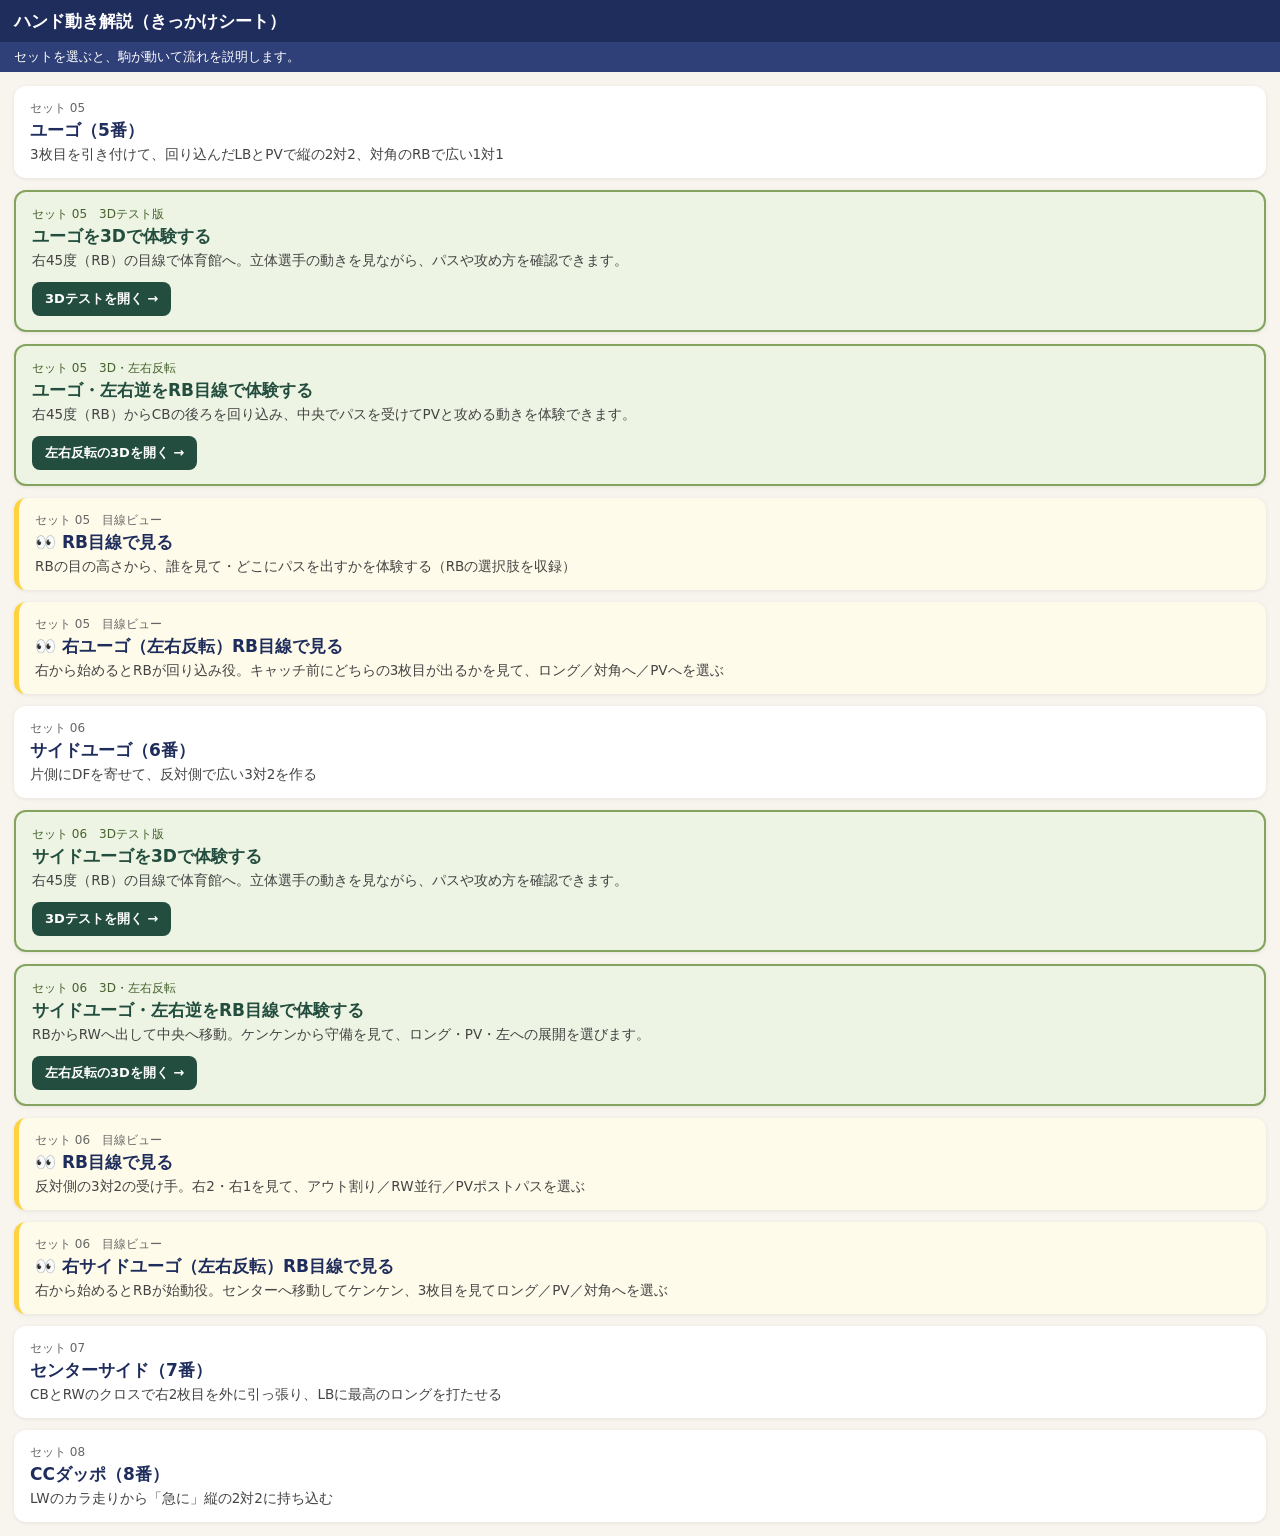
==== index.html @ 354f0e8b "セット6の視点を引き、受球直後に守備判断を選べるよう修正" ====
<!DOCTYPE html>
<html lang="ja">
<head>
<meta charset="utf-8">
<meta name="viewport" content="width=device-width, initial-scale=1">
<title>ハンド動き解説</title>
<link rel="stylesheet" href="css/style.css?v=202609192318">
</head>
<body>
<header class="top"><h1>ハンド動き解説（きっかけシート）</h1></header>
<div class="purpose">セットを選ぶと、駒が動いて流れを説明します。</div>
<div class="list" id="list"></div>
<script src="tactics/index.js?v=202609192318"></script>
<script>
  const list = document.getElementById("list");
  window.TACTIC_LIST.forEach((t) => {
    const a = document.createElement("a"); a.className = "card"; a.href = "tactic.html?id=" + t.id;
    a.innerHTML = `<div class="no">セット ${t.id}</div><h2>${t.title}</h2><p>${t.summary}</p>`;
    list.appendChild(a);
    if (t.trial3d) {
      const trial = document.createElement("a"); trial.className = "card trial3d"; trial.href = t.trial3d;
      trial.innerHTML = `<div class="no">セット ${t.id}　3Dテスト版</div><h2>${t.id === "06" ? "サイドユーゴ" : "ユーゴ"}を3Dで体験する</h2><p>右45度（RB）の目線で体育館へ。立体選手の動きを見ながら、パスや攻め方を確認できます。</p><span class="trial-link">3Dテストを開く →</span>`;
      list.appendChild(trial);
      if (["05", "06"].includes(t.id)) {
        const reverse = document.createElement("a"); reverse.className = "card trial3d"; reverse.href = t.trial3d + (t.trial3d.includes("?") ? "&" : "?") + "mirror=1";
        reverse.innerHTML = `<div class="no">セット ${t.id}　3D・左右反転</div><h2>${t.id === "06" ? "サイドユーゴ" : "ユーゴ"}・左右逆をRB目線で体験する</h2><p>${t.id === "06" ? "RBからRWへ出して中央へ移動。ケンケンから守備を見て、ロング・PV・左への展開を選びます。" : "右45度（RB）からCBの後ろを回り込み、中央でパスを受けてPVと攻める動きを体験できます。"}</p><span class="trial-link">左右反転の3Dを開く →</span>`;
        list.appendChild(reverse);
      }
    }
    // 目線ページがあるセットは、その下に目線リンクを出す
    (t.povCards || []).forEach((c) => {
      const b = document.createElement("a"); b.className = "card pov"; b.href = `pov.html?id=${t.id}&pos=${c.pos}` + (c.mirror ? "&mirror=1" : "");
      b.innerHTML = `<div class="no">セット ${t.id}　目線ビュー</div><h2>${c.title}</h2><p>${c.summary}</p>`;
      list.appendChild(b);
    });
  });
  [["07", "センターサイド（7番）"], ["08", "CCダッポ（8番）"]].forEach(([no, name]) => {
    if (window.TACTIC_LIST.some((t) => t.id === no)) return;
    const d = document.createElement("div"); d.className = "card soon";
    d.innerHTML = `<div class="no">セット ${no}</div><h2>${name}</h2><p>準備中</p>`; list.appendChild(d);
  });
</script>
</body>
</html>
---- css/style.css ----
:root {
  --navy: #1f2d5c;
  --navy-2: #2f3f78;
  --paper: #f7f5ee;
  --ink: #1e1e1e;
  --muted: #666;
  --of: #3b8ee8;
  --df: #ef8a3c;
  --ball: #ffd23f;
  --accent: #d64545;
  --chip: #e8ecf7;
  --chip-on: #1f2d5c;
  --radius: 12px;
}
* { box-sizing: border-box; }
html, body { margin: 0; padding: 0; background: var(--paper); color: var(--ink);
  font-family: -apple-system, "Hiragino Sans", "Hiragino Kaku Gothic ProN", "Noto Sans JP", system-ui, sans-serif;
  -webkit-text-size-adjust: 100%; }
a { color: var(--navy); }

header.top { background: var(--navy); color: #fff; padding: 10px 14px; display: flex; align-items: center; gap: 10px; }
header.top h1 { font-size: 17px; margin: 0; flex: 1; line-height: 1.3; }
header.top a.back { color: #fff; text-decoration: none; font-size: 14px; opacity: .9; }
header.top .btn { background: rgba(255,255,255,.15); color: #fff; border: 1px solid rgba(255,255,255,.4);
  border-radius: 8px; padding: 6px 10px; font-size: 13px; }
.purpose { background: var(--navy-2); color: #fff; font-size: 13px; padding: 6px 14px; }

.toolbar { display: flex; align-items: center; gap: 8px; padding: 6px 10px 0; flex-wrap: wrap; }
.btn-restart { white-space: nowrap; border: none; background: var(--navy); color: #fff; border-radius: 999px; padding: 8px 14px; font-size: 13.5px; font-weight: 700; }
.btn-restart:active { transform: scale(.97); }
.btn-mirror { white-space: nowrap; border: 1px solid var(--navy); background: #fff; color: var(--navy); border-radius: 999px; padding: 7px 12px; font-size: 13.5px; font-weight: 700; }
.btn-mirror.on { background: var(--df); border-color: var(--df); color: #fff; }
.toolbar .hint { font-size: 12px; color: var(--muted); }
.court-wrap { position: sticky; top: 0; z-index: 5; background: var(--paper); padding: 6px 6px 2px; box-shadow: 0 2px 6px rgba(0,0,0,.08); }
.court-wrap svg { width: 100%; height: auto; display: block; border-radius: 8px; background: #fff; }

.panel { padding: 10px 14px 120px; }
.stepbar { display: flex; align-items: center; gap: 8px; margin-bottom: 6px; }
.stepbar .dots { display: flex; gap: 6px; }
.stepbar .dot { width: 26px; height: 26px; border-radius: 50%; background: #d8dbe6; color: #fff; font-weight: 700;
  font-size: 13px; display: flex; align-items: center; justify-content: center; }
.stepbar .dot.on { background: var(--navy); }
.stepbar .dot.done { background: #8b96be; }
.stepbar .mode { margin-left: auto; font-size: 12px; color: var(--muted); }
h2.step-title { font-size: 16px; margin: 4px 0 6px; color: var(--navy); line-height: 1.4; }
.step-text { font-size: 15px; line-height: 1.7; margin: 0 0 8px; }
.branch-text { background: #fff4e5; border-left: 4px solid var(--df); padding: 8px 10px; border-radius: 6px; font-size: 14px; line-height: 1.7; margin: 6px 0 8px; }
.guide { background: #e6f6ef; border-left: 4px solid #0a9d6c; padding: 8px 10px; border-radius: 6px; font-size: 14px; line-height: 1.7; margin: 6px 0 8px; color: #114d38; }
ul.notes { margin: 0 0 8px; padding-left: 18px; font-size: 13.5px; line-height: 1.65; color: #333; }
ul.notes li { margin: 2px 0; }

.branches { margin-top: 8px; }
.branches h3 { font-size: 13px; color: var(--muted); margin: 8px 0 4px; font-weight: 600; }
.chips { display: flex; flex-wrap: wrap; gap: 6px; }
.chip { border: 1px solid #c8cee0; background: var(--chip); color: var(--navy); border-radius: 999px; padding: 7px 12px; font-size: 13.5px; line-height: 1.2; }
.chip.on { background: var(--chip-on); color: #fff; border-color: var(--chip-on); }
.chip.main { background: #fff; }
.chip.main.on { background: var(--chip-on); color: #fff; }

.term { border-bottom: 2px dotted var(--of); color: #1b5fb3; cursor: pointer; padding-bottom: 1px; }

.controls { position: fixed; left: 0; right: 0; bottom: 0; background: #fff; border-top: 1px solid #dde;
  padding: 8px 10px calc(8px + env(safe-area-inset-bottom)); display: flex; gap: 8px; align-items: center; z-index: 10; }
.controls button { border: none; border-radius: 10px; font-size: 15px; padding: 12px 10px; font-weight: 700; background: #e9ecf5; color: var(--navy); }
.controls button:active { transform: scale(.97); }
.controls .nav { flex: 1; }
.controls .primary { background: var(--navy); color: #fff; }
.controls .auto.on { background: var(--accent); color: #fff; }
.controls .replay { background: #fff; border: 1px solid #c8cee0; }
.controls .speed { font-size: 13px; padding: 10px 8px; min-width: 52px; }

.sheet { position: fixed; left: 0; right: 0; bottom: 0; background: #fff; border-radius: 16px 16px 0 0; padding: 16px 18px calc(20px + env(safe-area-inset-bottom));
  box-shadow: 0 -4px 20px rgba(0,0,0,.2); z-index: 30; max-height: 70vh; overflow: auto; }
.sheet h4 { margin: 0 0 6px; font-size: 16px; color: var(--navy); }
.sheet p { margin: 0; font-size: 14.5px; line-height: 1.7; }
.sheet .close { position: absolute; right: 12px; top: 10px; border: none; background: #eee; border-radius: 50%; width: 32px; height: 32px; font-size: 16px; }
.scrim { position: fixed; inset: 0; background: rgba(0,0,0,.3); z-index: 25; }
.legend { display: grid; grid-template-columns: 1fr 1fr; gap: 6px 12px; font-size: 13.5px; margin-top: 8px; }
.legend .k { display: inline-block; width: 18px; height: 18px; border-radius: 50%; vertical-align: middle; margin-right: 6px; }

/* index */
.list { padding: 14px; display: grid; gap: 12px; }
.card { background: #fff; border-radius: var(--radius); padding: 14px 16px; text-decoration: none; color: var(--ink); box-shadow: 0 1px 4px rgba(0,0,0,.08); display: block; }
.card .no { font-size: 12px; color: var(--muted); }
.card h2 { margin: 2px 0 4px; font-size: 17px; color: var(--navy); }
.card p { margin: 0; font-size: 13.5px; color: #444; }
.card.soon { opacity: .5; }

@media (min-width: 760px) {
  .app { display: grid; grid-template-columns: 1fr 1fr; gap: 0 16px; max-width: 1200px; margin: 0 auto; }
  .court-wrap { position: sticky; top: 0; align-self: start; }
  .panel { padding-bottom: 120px; }
  .controls { max-width: 1200px; margin: 0 auto; }
}

/* 目線ページ */
.btn-top { white-space: nowrap; border: 1px solid var(--navy); background: #fff; color: var(--navy); border-radius: 999px; padding: 7px 12px; font-size: 13.5px; font-weight: 700; text-decoration: none; }
header.top a.btn { text-decoration: none; }
.pov-wrap { position: sticky; top: 0; z-index: 5; background: var(--paper); padding: 6px 6px 2px; box-shadow: 0 2px 6px rgba(0,0,0,.08); }
.pov-stage { position: relative; }
canvas#pov { width: 100%; display: block; border-radius: 8px; background: #d5dde8; }
.minimap { position: absolute; top: 6px; right: 6px; width: 118px; background: #fff; border-radius: 6px; box-shadow: 0 1px 4px rgba(0,0,0,.3); overflow: hidden; }
.minimap svg { width: 100%; height: auto; display: block; }
.callout { position: absolute; left: 6px; right: 130px; bottom: 6px; background: rgba(31,45,92,.93); color: #fff; border-radius: 8px; padding: 6px 9px; font-size: 13px; line-height: 1.45; }
.callout .tag { display: inline-block; background: var(--ball); color: #5a3d00; border-radius: 4px; font-size: 11px; font-weight: 700; padding: 0 5px; margin-right: 5px; }
.callout .est { display: inline-block; background: var(--ball); color: #5a3d00; border-radius: 4px; font-size: 11px; font-weight: 700; padding: 0 4px; margin-left: 5px; }
.callout .term { color: #ffe08a; border-bottom-color: #ffe08a; }
.stopbox { position: absolute; left: 50%; top: 8px; transform: translateX(-50%); max-width: 60%; background: rgba(214,69,69,.95); color: #fff; padding: 10px 16px; border-radius: 12px; text-align: center; box-shadow: 0 2px 10px rgba(0,0,0,.3); }
.stopbox .big { font-size: 17px; font-weight: 800; }
.stopbox .small { font-size: 12px; opacity: .95; margin-top: 2px; }
@media (min-width: 760px) { .pov-wrap { position: sticky; top: 0; align-self: start; } }
.controls .primary.resume { background: var(--accent); }
.card.pov { border-left: 5px solid var(--ball); background: #fffbea; }

/* 一覧から直接開ける3Dテストの入口 */
.card.trial3d { background: #edf4e3; border: 2px solid #83a35e; }
.card.trial3d .no { color: #47632f; }
.card.trial3d h2 { color: #234d3e; }
.trial-link { display: inline-block; margin-top: 12px; padding: 8px 13px; border-radius: 8px; background: #234d3e; color: #fff; font-size: 13px; font-weight: 700; }
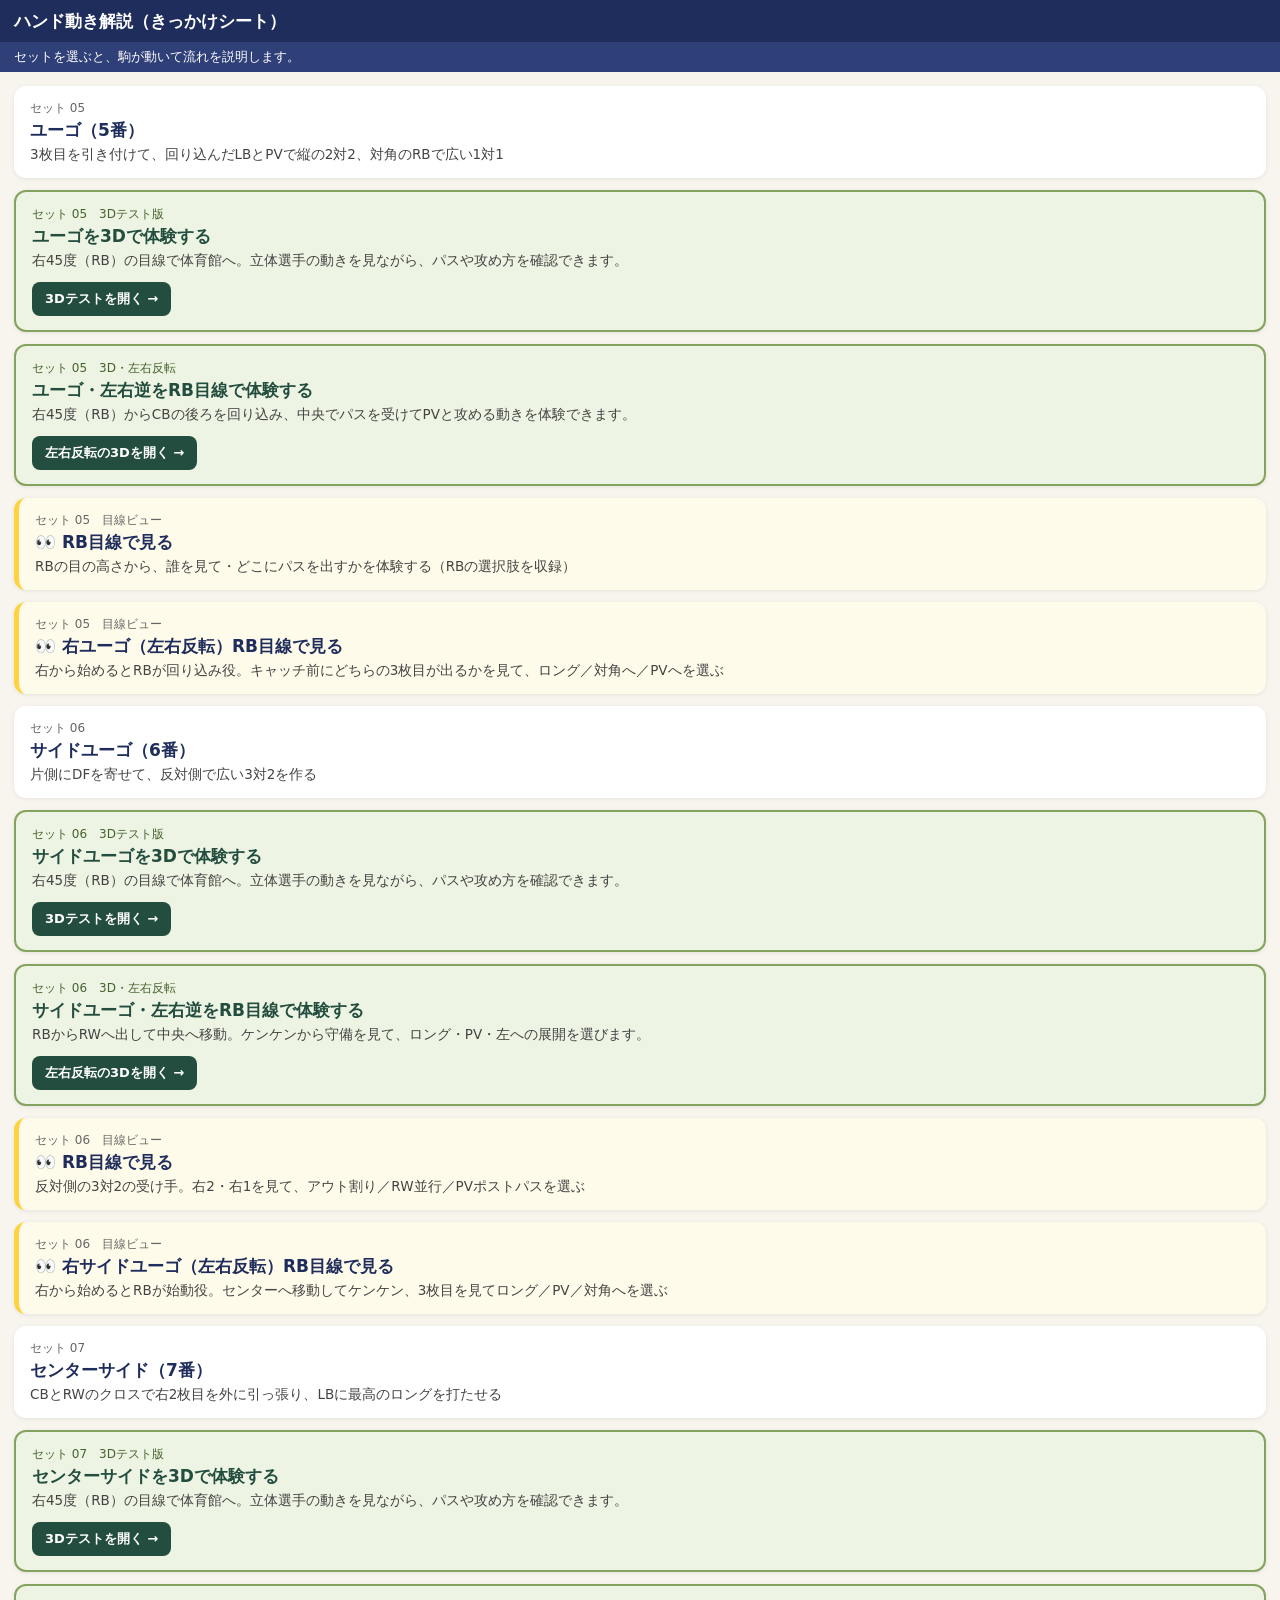
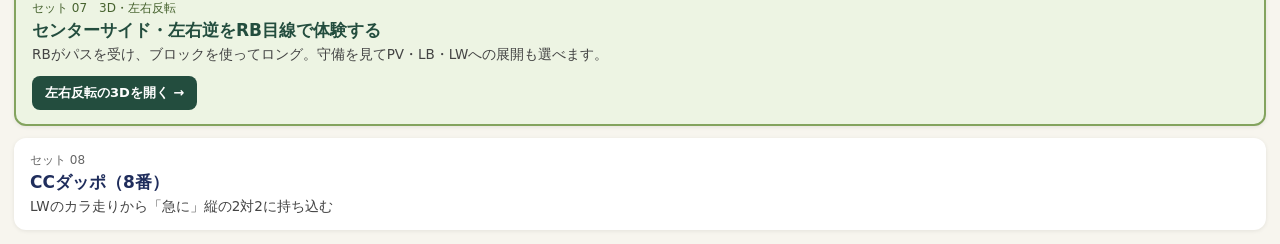
==== commit f76898b6: "セット7センターサイドの通常・左右逆RB目線3Dを追加" ====
--- a/index.html
+++ b/index.html
@@ -4,13 +4,13 @@
 <meta charset="utf-8">
 <meta name="viewport" content="width=device-width, initial-scale=1">
 <title>ハンド動き解説</title>
-<link rel="stylesheet" href="css/style.css?v=202609192318">
+<link rel="stylesheet" href="css/style.css?v=202609200613">
 </head>
 <body>
 <header class="top"><h1>ハンド動き解説（きっかけシート）</h1></header>
 <div class="purpose">セットを選ぶと、駒が動いて流れを説明します。</div>
 <div class="list" id="list"></div>
-<script src="tactics/index.js?v=202609192318"></script>
+<script src="tactics/index.js?v=202609200613"></script>
 <script>
   const list = document.getElementById("list");
   window.TACTIC_LIST.forEach((t) => {
@@ -19,11 +19,11 @@
     list.appendChild(a);
     if (t.trial3d) {
       const trial = document.createElement("a"); trial.className = "card trial3d"; trial.href = t.trial3d;
-      trial.innerHTML = `<div class="no">セット ${t.id}　3Dテスト版</div><h2>${t.id === "06" ? "サイドユーゴ" : "ユーゴ"}を3Dで体験する</h2><p>右45度（RB）の目線で体育館へ。立体選手の動きを見ながら、パスや攻め方を確認できます。</p><span class="trial-link">3Dテストを開く →</span>`;
+      trial.innerHTML = `<div class="no">セット ${t.id}　3Dテスト版</div><h2>${t.title.replace(/（.*$/, "")}を3Dで体験する</h2><p>右45度（RB）の目線で体育館へ。立体選手の動きを見ながら、パスや攻め方を確認できます。</p><span class="trial-link">3Dテストを開く →</span>`;
       list.appendChild(trial);
-      if (["05", "06"].includes(t.id)) {
+      if (["05", "06", "07"].includes(t.id)) {
         const reverse = document.createElement("a"); reverse.className = "card trial3d"; reverse.href = t.trial3d + (t.trial3d.includes("?") ? "&" : "?") + "mirror=1";
-        reverse.innerHTML = `<div class="no">セット ${t.id}　3D・左右反転</div><h2>${t.id === "06" ? "サイドユーゴ" : "ユーゴ"}・左右逆をRB目線で体験する</h2><p>${t.id === "06" ? "RBからRWへ出して中央へ移動。ケンケンから守備を見て、ロング・PV・左への展開を選びます。" : "右45度（RB）からCBの後ろを回り込み、中央でパスを受けてPVと攻める動きを体験できます。"}</p><span class="trial-link">左右反転の3Dを開く →</span>`;
+        reverse.innerHTML = `<div class="no">セット ${t.id}　3D・左右反転</div><h2>${t.title.replace(/（.*$/, "")}・左右逆をRB目線で体験する</h2><p>${t.id === "07" ? "RBがパスを受け、ブロックを使ってロング。守備を見てPV・LB・LWへの展開も選べます。" : t.id === "06" ? "RBからRWへ出して中央へ移動。ケンケンから守備を見て、ロング・PV・左への展開を選びます。" : "右45度（RB）からCBの後ろを回り込み、中央でパスを受けてPVと攻める動きを体験できます。"}</p><span class="trial-link">左右反転の3Dを開く →</span>`;
         list.appendChild(reverse);
       }
     }
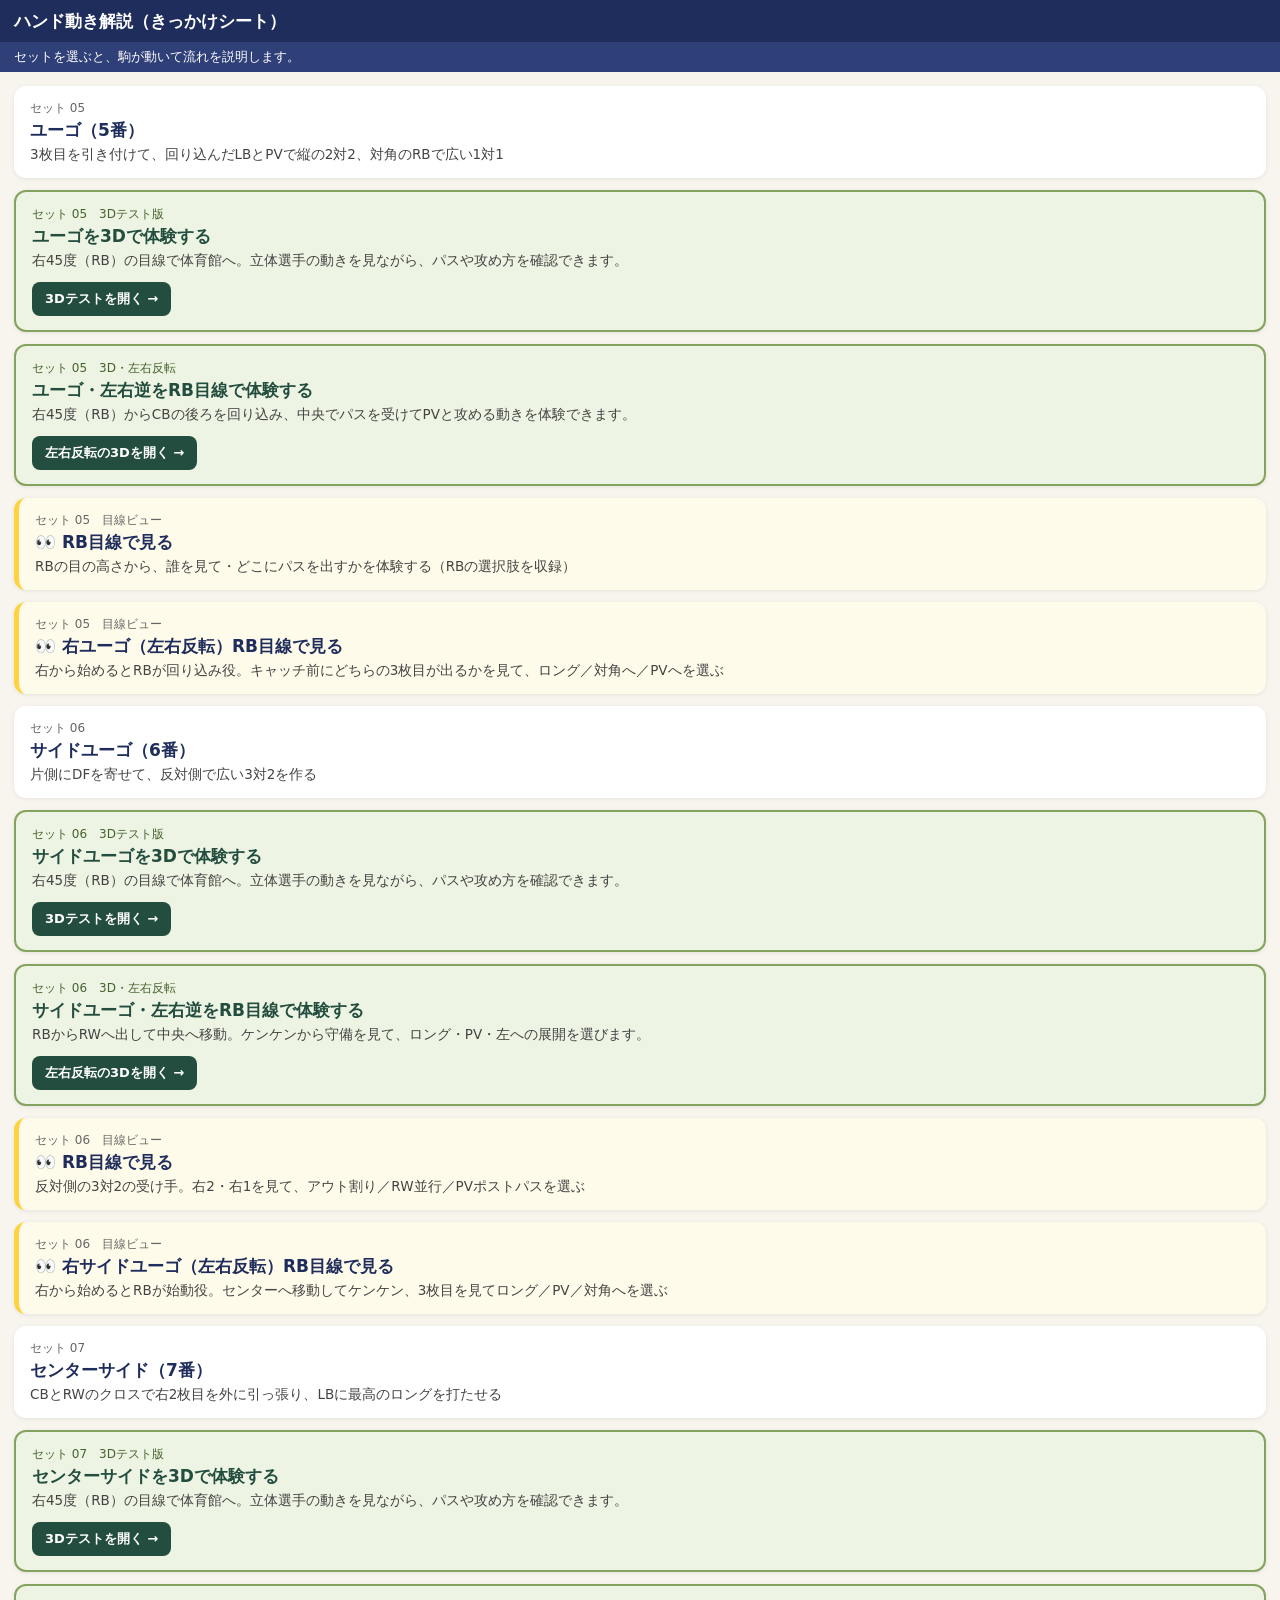
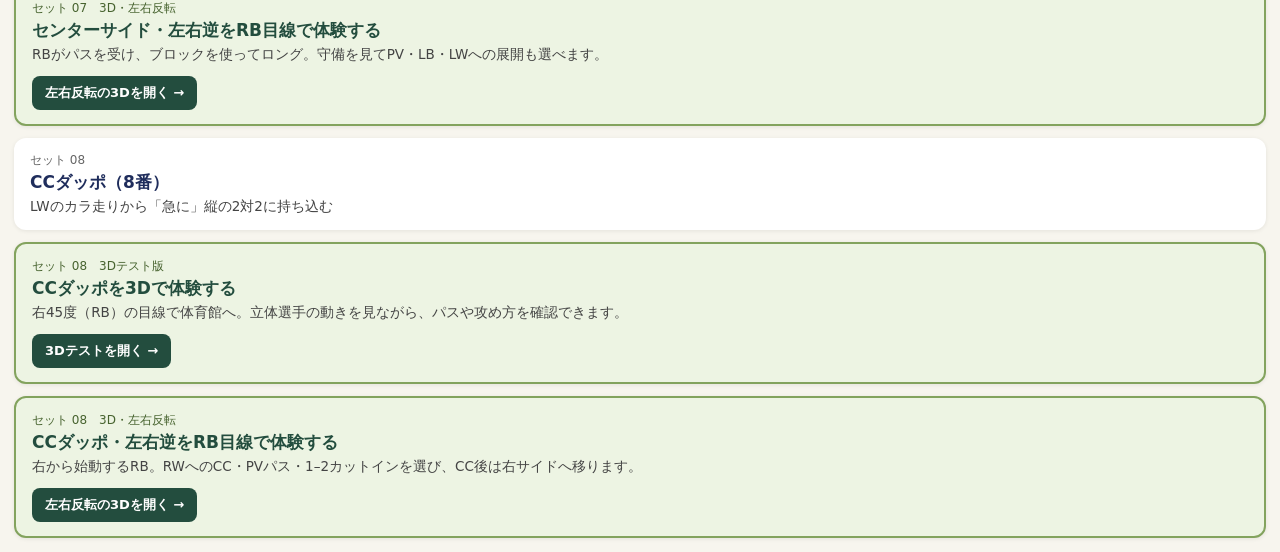
==== commit 223b57b8: "Add set 08 CC Dappo RB training in both directions" ====
--- a/index.html
+++ b/index.html
@@ -4,13 +4,13 @@
 <meta charset="utf-8">
 <meta name="viewport" content="width=device-width, initial-scale=1">
 <title>ハンド動き解説</title>
-<link rel="stylesheet" href="css/style.css?v=202609200613">
+<link rel="stylesheet" href="css/style.css?v=202609201158">
 </head>
 <body>
 <header class="top"><h1>ハンド動き解説（きっかけシート）</h1></header>
 <div class="purpose">セットを選ぶと、駒が動いて流れを説明します。</div>
 <div class="list" id="list"></div>
-<script src="tactics/index.js?v=202609200613"></script>
+<script src="tactics/index.js?v=202609201158"></script>
 <script>
   const list = document.getElementById("list");
   window.TACTIC_LIST.forEach((t) => {
@@ -21,9 +21,9 @@
       const trial = document.createElement("a"); trial.className = "card trial3d"; trial.href = t.trial3d;
       trial.innerHTML = `<div class="no">セット ${t.id}　3Dテスト版</div><h2>${t.title.replace(/（.*$/, "")}を3Dで体験する</h2><p>右45度（RB）の目線で体育館へ。立体選手の動きを見ながら、パスや攻め方を確認できます。</p><span class="trial-link">3Dテストを開く →</span>`;
       list.appendChild(trial);
-      if (["05", "06", "07"].includes(t.id)) {
+      if (["05", "06", "07", "08"].includes(t.id)) {
         const reverse = document.createElement("a"); reverse.className = "card trial3d"; reverse.href = t.trial3d + (t.trial3d.includes("?") ? "&" : "?") + "mirror=1";
-        reverse.innerHTML = `<div class="no">セット ${t.id}　3D・左右反転</div><h2>${t.title.replace(/（.*$/, "")}・左右逆をRB目線で体験する</h2><p>${t.id === "07" ? "RBがパスを受け、ブロックを使ってロング。守備を見てPV・LB・LWへの展開も選べます。" : t.id === "06" ? "RBからRWへ出して中央へ移動。ケンケンから守備を見て、ロング・PV・左への展開を選びます。" : "右45度（RB）からCBの後ろを回り込み、中央でパスを受けてPVと攻める動きを体験できます。"}</p><span class="trial-link">左右反転の3Dを開く →</span>`;
+        reverse.innerHTML = `<div class="no">セット ${t.id}　3D・左右反転</div><h2>${t.title.replace(/（.*$/, "")}・左右逆をRB目線で体験する</h2><p>${t.id === "08" ? "右から始動するRB。RWへのCC・PVパス・1–2カットインを選び、CC後は右サイドへ移ります。" : t.id === "07" ? "RBがパスを受け、ブロックを使ってロング。守備を見てPV・LB・LWへの展開も選べます。" : t.id === "06" ? "RBからRWへ出して中央へ移動。ケンケンから守備を見て、ロング・PV・左への展開を選びます。" : "右45度（RB）からCBの後ろを回り込み、中央でパスを受けてPVと攻める動きを体験できます。"}</p><span class="trial-link">左右反転の3Dを開く →</span>`;
         list.appendChild(reverse);
       }
     }
